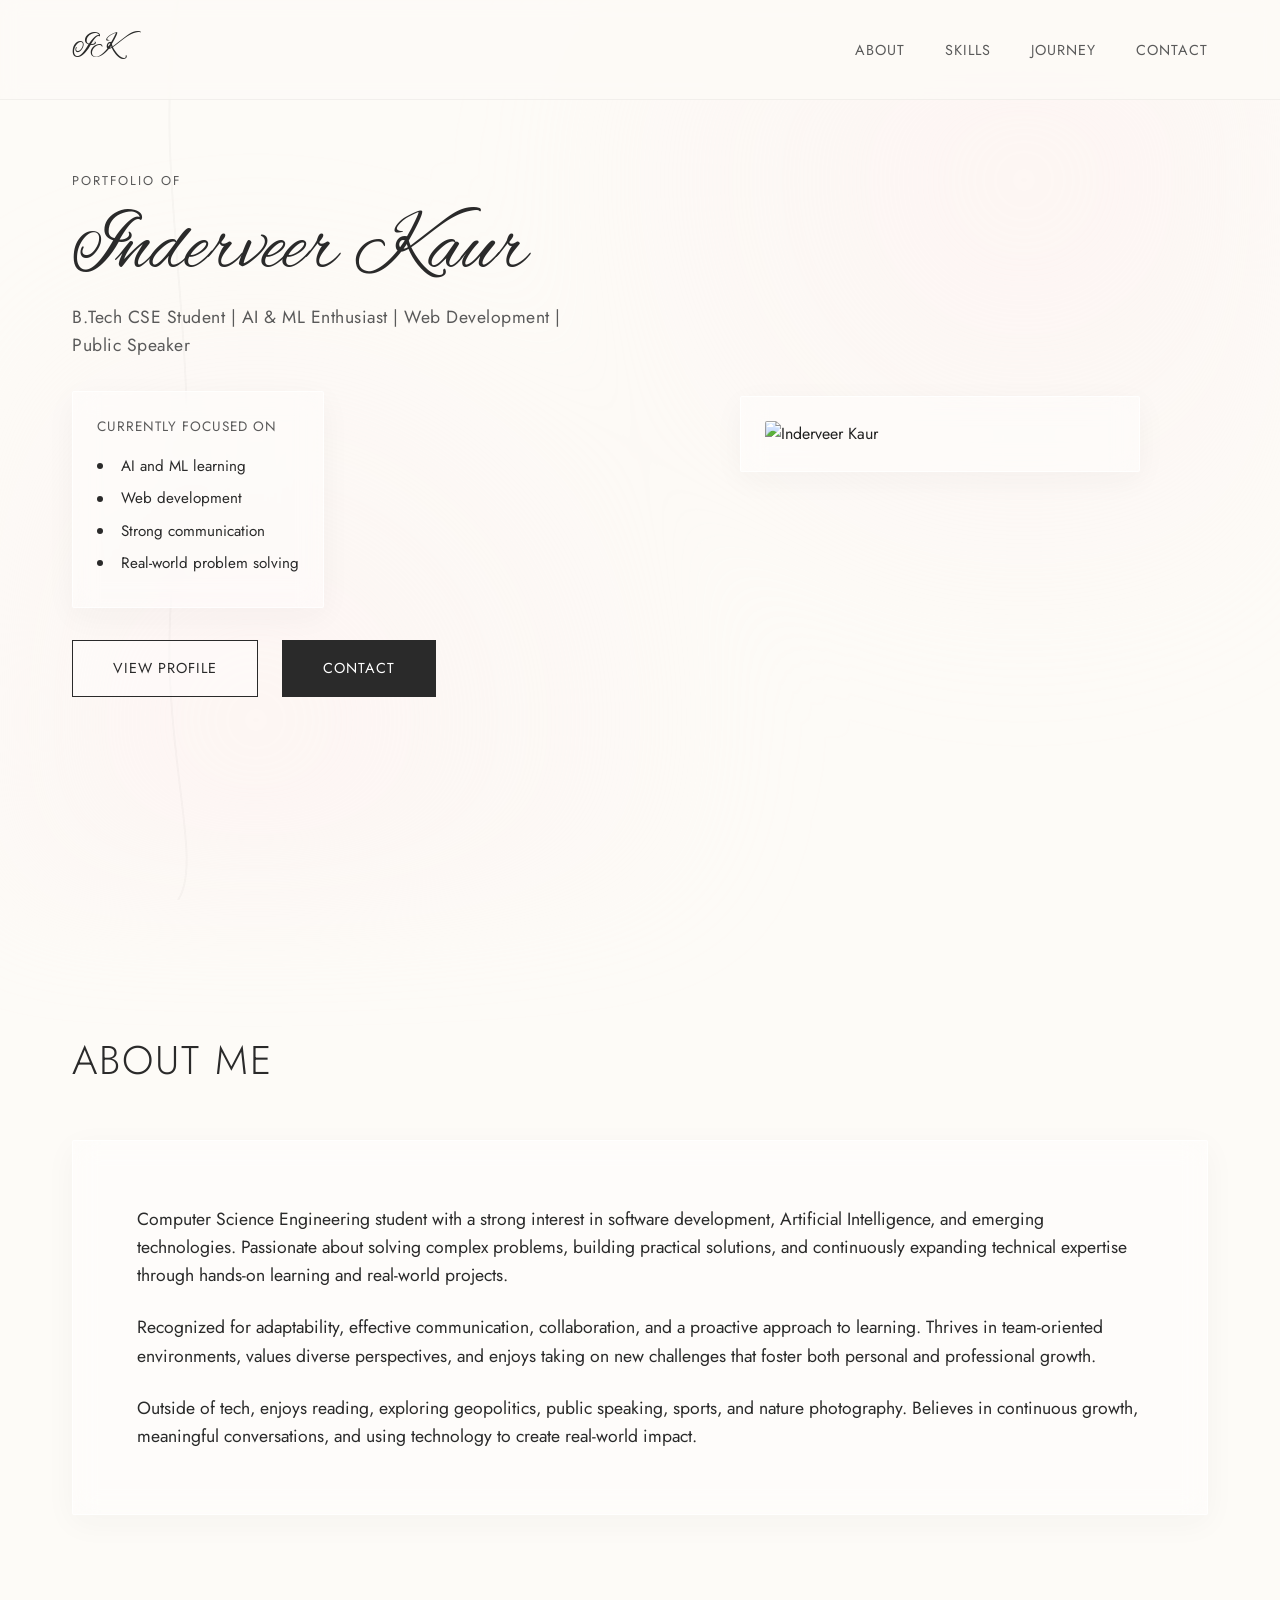
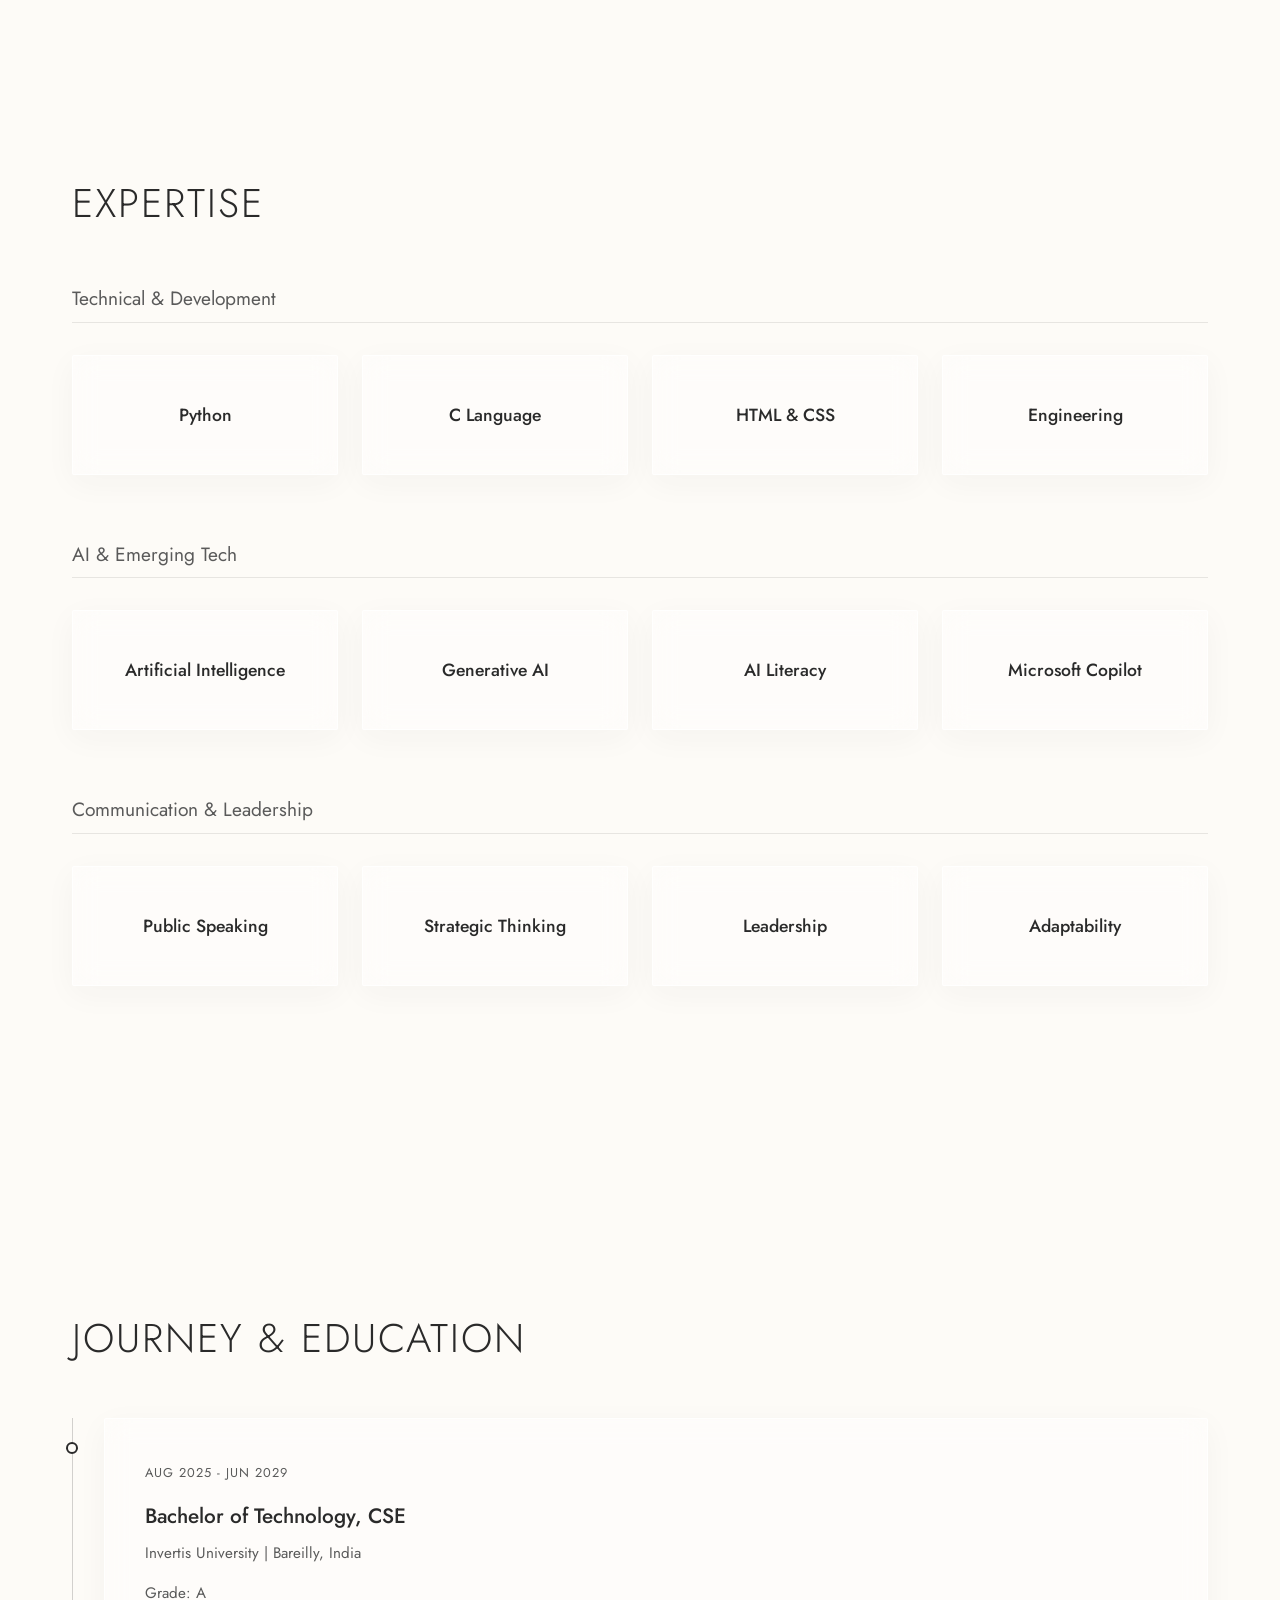
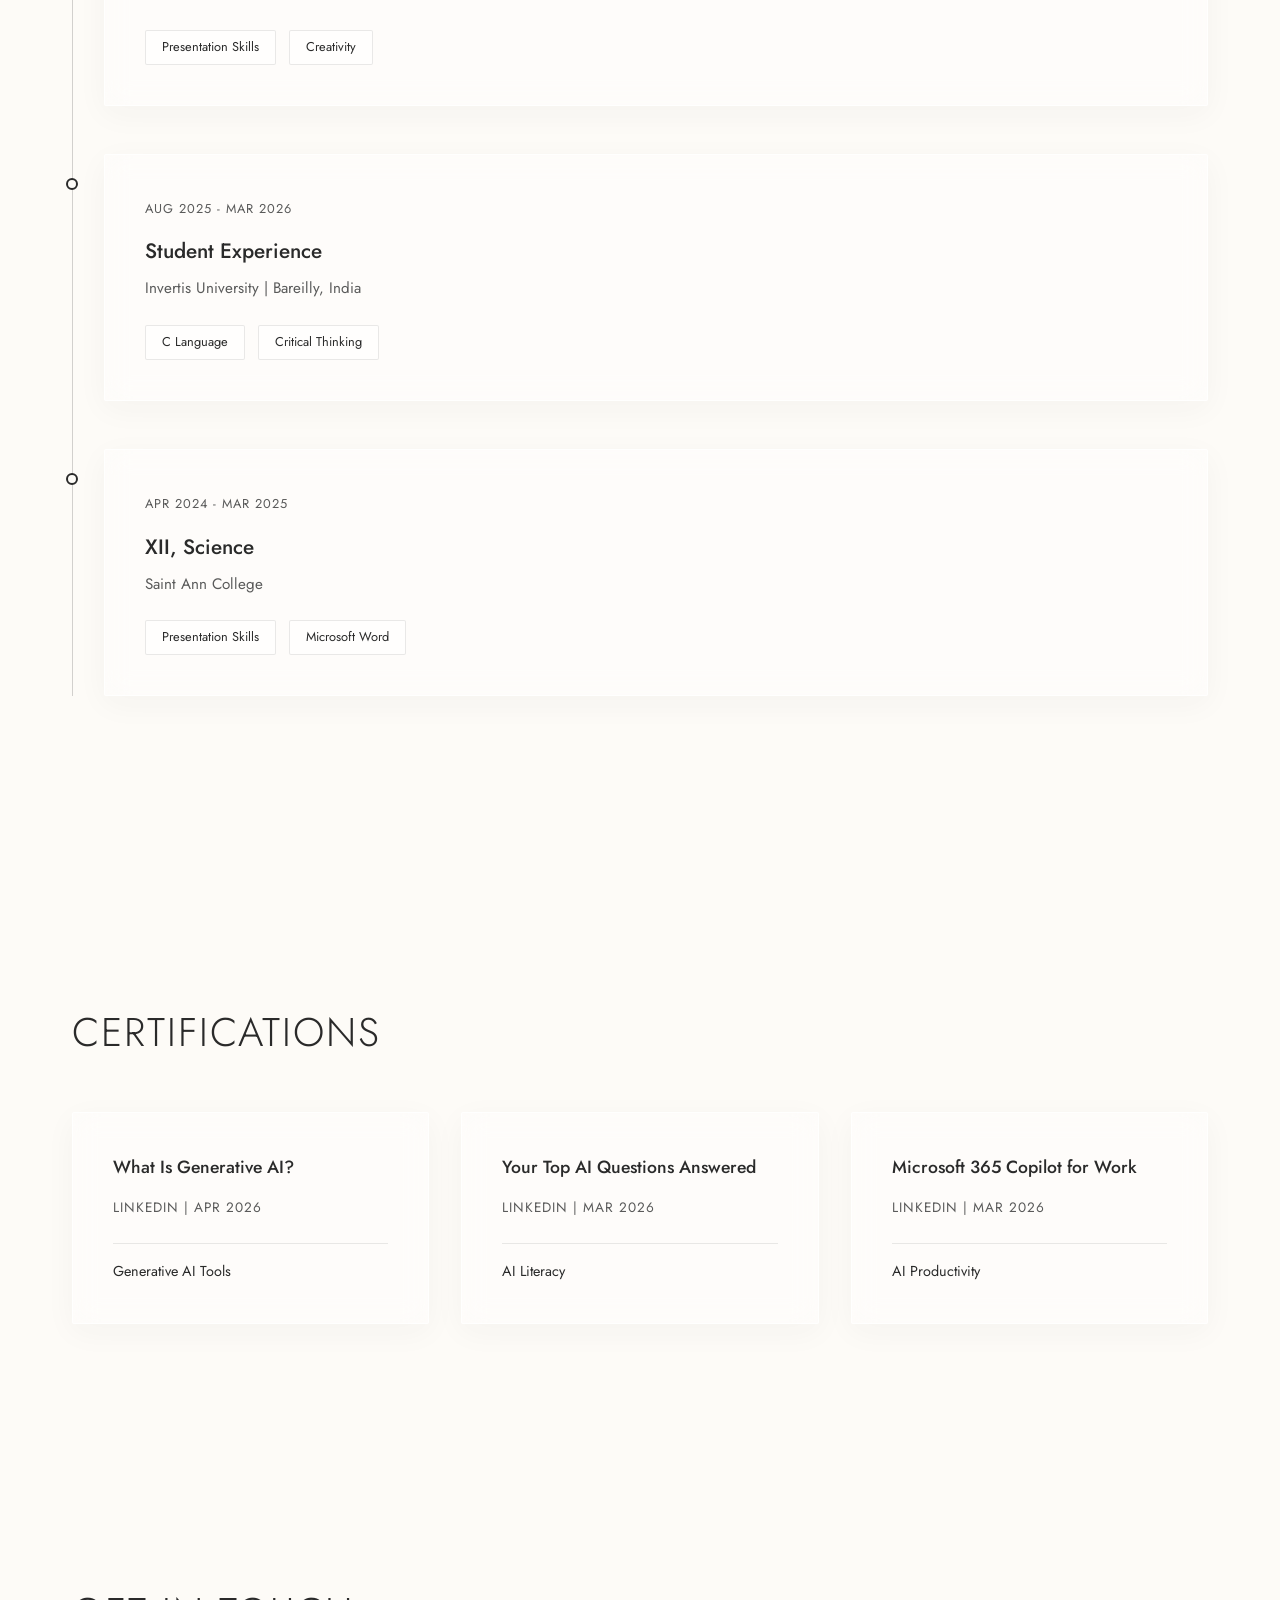
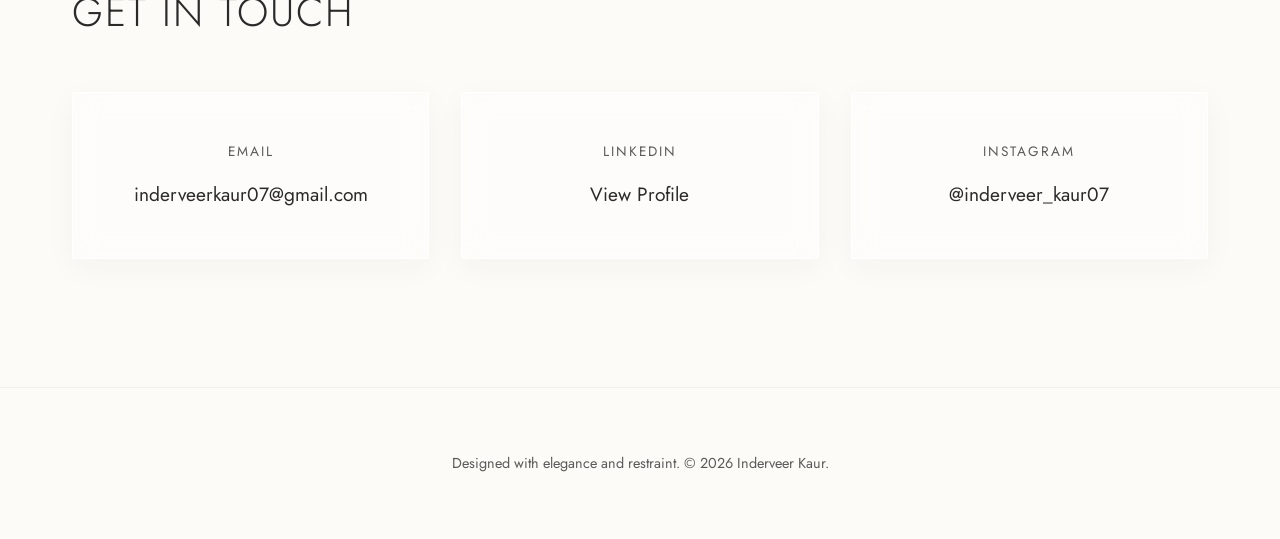
==== html.html @ 5a329612 "first" ====
<!DOCTYPE html>
<html lang="en">
<head>
    <meta charset="UTF-8">
    <meta name="viewport" content="width=device-width, initial-scale=1.0">
    <title>Inderveer Kaur | Portfolio</title>
    <link rel="preconnect" href="https://fonts.googleapis.com">
    <link rel="preconnect" href="https://fonts.gstatic.com" crossorigin>
    <link href="https://fonts.googleapis.com/css2?family=Alex+Brush&family=Jost:wght@300;400;500;600&display=swap" rel="stylesheet">
    <link rel="stylesheet" href="styles.css">
</head>
<body>
    <div class="progress-bar" id="progress-bar"></div>

    <svg class="scroll-spine" viewBox="0 0 100 1000" preserveAspectRatio="none">
        <path d="M50,0 C20,200 80,400 50,600 C20,800 80,950 50,1000" fill="none" stroke="rgba(44, 44, 44, 0.05)" stroke-width="2"/>
        <path id="spine-progress" d="M50,0 C20,200 80,400 50,600 C20,800 80,950 50,1000" fill="none" stroke="rgba(44, 44, 44, 0.3)" stroke-width="2"/>
    </svg>

    <div class="particles">
        <div class="particle p1"></div>
        <div class="particle p2"></div>
        <div class="particle p3"></div>
    </div>

    <nav class="navbar">
        <div class="nav-content">
            <a href="#hero" class="nav-logo">IK</a>
            <ul class="nav-links">
                <li><a href="#about">About</a></li>
                <li><a href="#skills">Skills</a></li>
                <li><a href="#journey">Journey</a></li>
                <li><a href="#contact">Contact</a></li>
            </ul>
        </div>
    </nav>

    <main class="container">
        <section id="hero" class="hero-section">
            <div class="hero-content reveal">
                <p class="intro-line">Portfolio of</p>
                <h1 class="cursive-name">Inderveer Kaur</h1>
                <h2 class="headline">B.Tech CSE Student | AI & ML Enthusiast | Web Development | Public Speaker</h2>
                <div class="focus-panel glass-panel">
                    <p class="focus-title">Currently focused on</p>
                    <ul class="focus-list">
                        <li>AI and ML learning</li>
                        <li>Web development</li>
                        <li>Strong communication</li>
                        <li>Real-world problem solving</li>
                    </ul>
                </div>
                <div class="cta-group">
                    <a href="#about" class="btn glass-btn">View Profile</a>
                    <a href="#contact" class="btn glass-btn solid">Contact</a>
                </div>
            </div>
            <div class="hero-image-container reveal">
                <div class="hero-image-frame glass-panel">
                    <img src="owner.jpeg" alt="Inderveer Kaur" class="profile-img">
                </div>
            </div>
        </section>

        <section id="about" class="about-section">
            <h3 class="section-title reveal">About Me</h3>
            <div class="about-content glass-panel reveal">
                <p>Computer Science Engineering student with a strong interest in software development, Artificial Intelligence, and emerging technologies. Passionate about solving complex problems, building practical solutions, and continuously expanding technical expertise through hands-on learning and real-world projects.</p>
                <p>Recognized for adaptability, effective communication, collaboration, and a proactive approach to learning. Thrives in team-oriented environments, values diverse perspectives, and enjoys taking on new challenges that foster both personal and professional growth.</p>
                <p>Outside of tech, enjoys reading, exploring geopolitics, public speaking, sports, and nature photography. Believes in continuous growth, meaningful conversations, and using technology to create real-world impact.</p>
            </div>
        </section>

        <section id="skills" class="skills-section">
            <h3 class="section-title reveal">Expertise</h3>
            
            <div class="skill-category reveal">
                <h4 class="category-title">Technical & Development</h4>
                <div class="skills-grid">
                    <div class="skill-card glass-panel"><div class="skill-inner"><div class="skill-front">Python</div><div class="skill-back">Used for problem solving and logical algorithms</div></div></div>
                    <div class="skill-card glass-panel"><div class="skill-inner"><div class="skill-front">C Language</div><div class="skill-back">Core programming and low-level logic foundation</div></div></div>
                    <div class="skill-card glass-panel"><div class="skill-inner"><div class="skill-front">HTML & CSS</div><div class="skill-back">Crafting responsive and structured web layouts</div></div></div>
                    <div class="skill-card glass-panel"><div class="skill-inner"><div class="skill-front">Engineering</div><div class="skill-back">Applying principles to software architecture</div></div></div>
                </div>
            </div>

            <div class="skill-category reveal">
                <h4 class="category-title">AI & Emerging Tech</h4>
                <div class="skills-grid">
                    <div class="skill-card glass-panel"><div class="skill-inner"><div class="skill-front">Artificial Intelligence</div><div class="skill-back">Understanding intelligent systems and automation</div></div></div>
                    <div class="skill-card glass-panel"><div class="skill-inner"><div class="skill-front">Generative AI</div><div class="skill-back">Leveraging modern models for creative outputs</div></div></div>
                    <div class="skill-card glass-panel"><div class="skill-inner"><div class="skill-front">AI Literacy</div><div class="skill-back">Understanding modern AI tools and workflows</div></div></div>
                    <div class="skill-card glass-panel"><div class="skill-inner"><div class="skill-front">Microsoft Copilot</div><div class="skill-back">Enhancing business productivity with AI integration</div></div></div>
                </div>
            </div>

            <div class="skill-category reveal">
                <h4 class="category-title">Communication & Leadership</h4>
                <div class="skills-grid">
                    <div class="skill-card glass-panel"><div class="skill-inner"><div class="skill-front">Public Speaking</div><div class="skill-back">Confidently communicates ideas in front of others</div></div></div>
                    <div class="skill-card glass-panel"><div class="skill-inner"><div class="skill-front">Strategic Thinking</div><div class="skill-back">Planning long-term solutions and project roadmaps</div></div></div>
                    <div class="skill-card glass-panel"><div class="skill-inner"><div class="skill-front">Leadership</div><div class="skill-back">Guiding teams toward shared technical goals</div></div></div>
                    <div class="skill-card glass-panel"><div class="skill-inner"><div class="skill-front">Adaptability</div><div class="skill-back">Quickly adjusting to new technologies and environments</div></div></div>
                </div>
            </div>
        </section>

        <section id="journey" class="journey-section">
            <h3 class="section-title reveal">Journey & Education</h3>
            <div class="timeline">
                <div class="timeline-item reveal">
                    <div class="timeline-dot"></div>
                    <div class="timeline-content glass-panel">
                        <span class="date-badge">Aug 2025 - Jun 2029</span>
                        <h4>Bachelor of Technology, CSE</h4>
                        <p class="location">Invertis University | Bareilly, India</p>
                        <p class="grade">Grade: A</p>
                        <div class="chip-container">
                            <span class="chip">Presentation Skills</span>
                            <span class="chip">Creativity</span>
                        </div>
                    </div>
                </div>
                
                <div class="timeline-item reveal">
                    <div class="timeline-dot"></div>
                    <div class="timeline-content glass-panel">
                        <span class="date-badge">Aug 2025 - Mar 2026</span>
                        <h4>Student Experience</h4>
                        <p class="location">Invertis University | Bareilly, India</p>
                        <div class="chip-container">
                            <span class="chip">C Language</span>
                            <span class="chip">Critical Thinking</span>
                        </div>
                    </div>
                </div>

                <div class="timeline-item reveal">
                    <div class="timeline-dot"></div>
                    <div class="timeline-content glass-panel">
                        <span class="date-badge">Apr 2024 - Mar 2025</span>
                        <h4>XII, Science</h4>
                        <p class="location">Saint Ann College</p>
                        <div class="chip-container">
                            <span class="chip">Presentation Skills</span>
                            <span class="chip">Microsoft Word</span>
                        </div>
                    </div>
                </div>
            </div>
        </section>

        <section id="certifications" class="cert-section">
            <h3 class="section-title reveal">Certifications</h3>
            <div class="cert-grid">
                <div class="cert-card glass-panel reveal">
                    <h4>What Is Generative AI?</h4>
                    <p class="issuer">LinkedIn | Apr 2026</p>
                    <p class="cert-skills">Generative AI Tools</p>
                </div>
                <div class="cert-card glass-panel reveal">
                    <h4>Your Top AI Questions Answered</h4>
                    <p class="issuer">LinkedIn | Mar 2026</p>
                    <p class="cert-skills">AI Literacy</p>
                </div>
                <div class="cert-card glass-panel reveal">
                    <h4>Microsoft 365 Copilot for Work</h4>
                    <p class="issuer">LinkedIn | Mar 2026</p>
                    <p class="cert-skills">AI Productivity</p>
                </div>
            </div>
        </section>

        <section id="contact" class="contact-section">
            <h3 class="section-title reveal">Get In Touch</h3>
            <div class="contact-grid reveal">
                <a href="mailto:inderveerkaur07@gmail.com" class="contact-card glass-panel">
                    <span class="contact-label">Email</span>
                    <span class="contact-value">inderveerkaur07@gmail.com</span>
                </a>
                <a href="https://linkedin.com/in/inderveer-kaur-52bb7337b" target="_blank" class="contact-card glass-panel">
                    <span class="contact-label">LinkedIn</span>
                    <span class="contact-value">View Profile</span>
                </a>
                <a href="https://www.instagram.com/inderveer_kaur07/" target="_blank" class="contact-card glass-panel">
                    <span class="contact-label">Instagram</span>
                    <span class="contact-value">@inderveer_kaur07</span>
                </a>
            </div>
        </section>
    </main>

    <footer class="footer">
        <p>Designed with elegance and restraint. &copy; 2026 Inderveer Kaur.</p>
    </footer>

    <script src="script.js"></script>
</body>
</html>
---- styles.css ----
:root {
    --bg-main: #FDFBF7; /* Warm off-white */
    --bg-accent: #FDEFEF; /* Soft blush pink */
    --text-main: #2A2A2A; /* Deep charcoal */
    --text-light: #5A5A5A;
    --white: #FFFFFF;
    --glass-bg: rgba(255, 255, 255, 0.4);
    --glass-border: rgba(255, 255, 255, 0.8);
    --glass-shadow: 0 8px 32px rgba(42, 42, 42, 0.04);
}

* {
    margin: 0;
    padding: 0;
    box-sizing: border-box;
    scroll-behavior: smooth;
}

body {
    font-family: 'Jost', sans-serif;
    background-color: var(--bg-main);
    color: var(--text-main);
    line-height: 1.6;
    overflow-x: hidden;
    position: relative;
}

/* Background Elements */
.scroll-spine {
    position: fixed;
    top: 0;
    left: 10%;
    width: 100px;
    height: 100vh;
    z-index: -1;
    opacity: 0.6;
}

.particles {
    position: fixed;
    top: 0;
    left: 0;
    width: 100%;
    height: 100%;
    z-index: -2;
    pointer-events: none;
    background: radial-gradient(circle at 80% 20%, var(--bg-accent) 0%, transparent 40%),
                radial-gradient(circle at 20% 80%, var(--bg-accent) 0%, transparent 40%);
    filter: blur(60px);
    opacity: 0.5;
}

/* Progress Bar */
.progress-bar {
    position: fixed;
    top: 0;
    left: 0;
    height: 3px;
    background: var(--text-main);
    width: 0%;
    z-index: 1000;
    transition: width 0.1s ease-out;
}

/* Typography */
.cursive-name {
    font-family: 'Alex Brush', cursive;
    font-size: 5rem;
    font-weight: 400;
    color: var(--text-main);
    margin-bottom: 0.5rem;
    line-height: 1.1;
}

.headline {
    font-size: 1.1rem;
    font-weight: 400;
    color: var(--text-light);
    margin-bottom: 2rem;
    letter-spacing: 0.5px;
}

.section-title {
    font-size: 2.5rem;
    font-weight: 300;
    margin-bottom: 3rem;
    text-transform: uppercase;
    letter-spacing: 2px;
}

/* Glassmorphism System */
.glass-panel {
    background: var(--glass-bg);
    backdrop-filter: blur(12px);
    -webkit-backdrop-filter: blur(12px);
    border: 1px solid var(--glass-border);
    box-shadow: var(--glass-shadow);
    border-radius: 2px; /* Sharp edges */
    transition: all 0.4s ease;
}

.glass-panel:hover {
    box-shadow: 0 12px 40px rgba(42, 42, 42, 0.08);
    border-color: rgba(42, 42, 42, 0.1);
}

/* Layout */
.container {
    max-width: 1200px;
    margin: 0 auto;
    padding: 0 2rem;
}

section {
    padding: 8rem 0;
}

/* Navbar */
.navbar {
    position: fixed;
    top: 0;
    width: 100%;
    padding: 1.5rem 0;
    background: rgba(253, 251, 247, 0.8);
    backdrop-filter: blur(10px);
    z-index: 100;
    border-bottom: 1px solid rgba(42, 42, 42, 0.05);
}

.nav-content {
    max-width: 1200px;
    margin: 0 auto;
    padding: 0 2rem;
    display: flex;
    justify-content: space-between;
    align-items: center;
}

.nav-logo {
    font-family: 'Alex Brush', cursive;
    font-size: 2rem;
    text-decoration: none;
    color: var(--text-main);
}

.nav-links {
    list-style: none;
    display: flex;
    gap: 2.5rem;
}

.nav-links a {
    text-decoration: none;
    color: var(--text-light);
    font-size: 0.9rem;
    text-transform: uppercase;
    letter-spacing: 1px;
    transition: color 0.3s ease;
}

.nav-links a:hover {
    color: var(--text-main);
}

/* Hero Section */
.hero-section {
    display: grid;
    grid-template-columns: 1fr 1fr;
    gap: 4rem;
    align-items: center;
    min-height: 100vh;
    padding-top: 6rem;
}

.intro-line {
    text-transform: uppercase;
    letter-spacing: 2px;
    font-size: 0.8rem;
    color: var(--text-light);
    margin-bottom: 1rem;
}

.focus-panel {
    padding: 1.5rem;
    margin-bottom: 2rem;
    display: inline-block;
}

.focus-title {
    font-size: 0.85rem;
    text-transform: uppercase;
    letter-spacing: 1px;
    color: var(--text-light);
    margin-bottom: 1rem;
}

.focus-list {
    list-style: none;
}

.focus-list li {
    font-size: 0.95rem;
    margin-bottom: 0.5rem;
    padding-left: 1.5rem;
    position: relative;
}

.focus-list li::before {
    content: '';
    position: absolute;
    left: 0;
    top: 50%;
    transform: translateY(-50%);
    width: 6px;
    height: 6px;
    background: var(--text-main);
    border-radius: 50%;
}

.cta-group {
    display: flex;
    gap: 1.5rem;
}

.btn {
    padding: 1rem 2.5rem;
    text-decoration: none;
    color: var(--text-main);
    font-size: 0.9rem;
    text-transform: uppercase;
    letter-spacing: 1px;
    cursor: pointer;
}

.glass-btn {
    background: var(--glass-bg);
    border: 1px solid var(--text-main);
    transition: all 0.3s ease;
}

.glass-btn:hover {
    background: var(--text-main);
    color: var(--white);
}

.glass-btn.solid {
    background: var(--text-main);
    color: var(--white);
}

.glass-btn.solid:hover {
    background: transparent;
    color: var(--text-main);
}

/* Hero Image 3D Effect */
.hero-image-container {
    perspective: 1000px;
    display: flex;
    justify-content: center;
}

.hero-image-frame {
    padding: 1.5rem;
    transform-style: preserve-3d;
    transition: transform 0.1s ease-out;
    max-width: 400px;
    width: 100%;
}

.profile-img {
    width: 100%;
    height: auto;
    display: block;
    border-radius: 2px;
    filter: grayscale(10%) contrast(110%);
}

/* About Section */
.about-content {
    padding: 4rem;
}

.about-content p {
    margin-bottom: 1.5rem;
    font-size: 1.1rem;
}

.about-content p:last-child {
    margin-bottom: 0;
}

/* Skills Section */
.skill-category {
    margin-bottom: 4rem;
}

.category-title {
    font-weight: 400;
    margin-bottom: 2rem;
    font-size: 1.2rem;
    color: var(--text-light);
    border-bottom: 1px solid rgba(42, 42, 42, 0.1);
    padding-bottom: 0.5rem;
}

.skills-grid {
    display: grid;
    grid-template-columns: repeat(auto-fill, minmax(250px, 1fr));
    gap: 1.5rem;
}

.skill-card {
    height: 120px;
    perspective: 1000px;
    cursor: pointer;
}

.skill-inner {
    position: relative;
    width: 100%;
    height: 100%;
    transition: transform 0.8s cubic-bezier(0.4, 0, 0.2, 1);
    transform-style: preserve-3d;
}

.skill-card:hover .skill-inner {
    transform: rotateY(180deg);
}

.skill-front, .skill-back {
    position: absolute;
    width: 100%;
    height: 100%;
    -webkit-backface-visibility: hidden;
    backface-visibility: hidden;
    display: flex;
    align-items: center;
    justify-content: center;
    padding: 1.5rem;
    text-align: center;
}

.skill-front {
    font-weight: 500;
    font-size: 1.1rem;
}

.skill-back {
    transform: rotateY(180deg);
    font-size: 0.9rem;
    color: var(--text-light);
    background: rgba(255, 255, 255, 0.8);
}

/* Journey Timeline */
.timeline {
    position: relative;
    padding-left: 2rem;
}

.timeline::before {
    content: '';
    position: absolute;
    left: 0;
    top: 0;
    height: 100%;
    width: 1px;
    background: rgba(42, 42, 42, 0.2);
}

.timeline-item {
    position: relative;
    margin-bottom: 3rem;
}

.timeline-dot {
    position: absolute;
    left: -2.35rem;
    top: 1.5rem;
    width: 12px;
    height: 12px;
    background: var(--bg-main);
    border: 2px solid var(--text-main);
    border-radius: 50%;
}

.timeline-content {
    padding: 2.5rem;
}

.date-badge {
    display: inline-block;
    font-size: 0.8rem;
    text-transform: uppercase;
    letter-spacing: 1px;
    color: var(--text-light);
    margin-bottom: 1rem;
}

.timeline-content h4 {
    font-size: 1.3rem;
    font-weight: 500;
    margin-bottom: 0.5rem;
}

.location, .grade {
    font-size: 0.95rem;
    color: var(--text-light);
    margin-bottom: 1rem;
}

.chip-container {
    display: flex;
    gap: 0.8rem;
    flex-wrap: wrap;
    margin-top: 1.5rem;
}

.chip {
    font-size: 0.8rem;
    padding: 0.4rem 1rem;
    border: 1px solid rgba(42, 42, 42, 0.1);
    background: rgba(255, 255, 255, 0.5);
    border-radius: 2px;
}

/* Certifications */
.cert-grid {
    display: grid;
    grid-template-columns: repeat(auto-fit, minmax(300px, 1fr));
    gap: 2rem;
}

.cert-card {
    padding: 2.5rem;
}

.cert-card h4 {
    font-size: 1.1rem;
    font-weight: 500;
    margin-bottom: 1rem;
}

.issuer {
    font-size: 0.85rem;
    color: var(--text-light);
    margin-bottom: 1.5rem;
    text-transform: uppercase;
    letter-spacing: 1px;
}

.cert-skills {
    font-size: 0.9rem;
    color: var(--text-main);
    border-top: 1px solid rgba(42, 42, 42, 0.1);
    padding-top: 1rem;
}

/* Contact Section */
.contact-grid {
    display: grid;
    grid-template-columns: repeat(auto-fit, minmax(300px, 1fr));
    gap: 2rem;
}

.contact-card {
    padding: 3rem 2rem;
    text-decoration: none;
    color: var(--text-main);
    display: flex;
    flex-direction: column;
    align-items: center;
    text-align: center;
}

.contact-label {
    font-size: 0.85rem;
    text-transform: uppercase;
    letter-spacing: 2px;
    color: var(--text-light);
    margin-bottom: 1rem;
}

.contact-value {
    font-size: 1.2rem;
    font-weight: 400;
    position: relative;
}

.contact-value::after {
    content: '';
    position: absolute;
    width: 0;
    height: 1px;
    bottom: -4px;
    left: 0;
    background-color: var(--text-main);
    transition: width 0.3s ease;
}

.contact-card:hover .contact-value::after {
    width: 100%;
}

/* Footer */
.footer {
    text-align: center;
    padding: 4rem 2rem;
    border-top: 1px solid rgba(42, 42, 42, 0.05);
    color: var(--text-light);
    font-size: 0.9rem;
}

/* Animations & Interactivity */
.reveal {
    opacity: 0;
    transform: translateY(30px);
    transition: all 0.8s cubic-bezier(0.5, 0, 0, 1);
}

.reveal.active {
    opacity: 1;
    transform: translateY(0);
}

/* Responsive Design */
@media (max-width: 900px) {
    .hero-section {
        grid-template-columns: 1fr;
        text-align: center;
        padding-top: 8rem;
    }
    
    .cursive-name {
        font-size: 4rem;
    }

    .cta-group {
        justify-content: center;
    }

    .nav-links {
        display: none; /* Simplistic approach for mobile nav to maintain elegance */
    }

    .nav-content {
        justify-content: center;
    }

    .about-content {
        padding: 2.5rem;
    }

    .scroll-spine {
        display: none;
    }
}
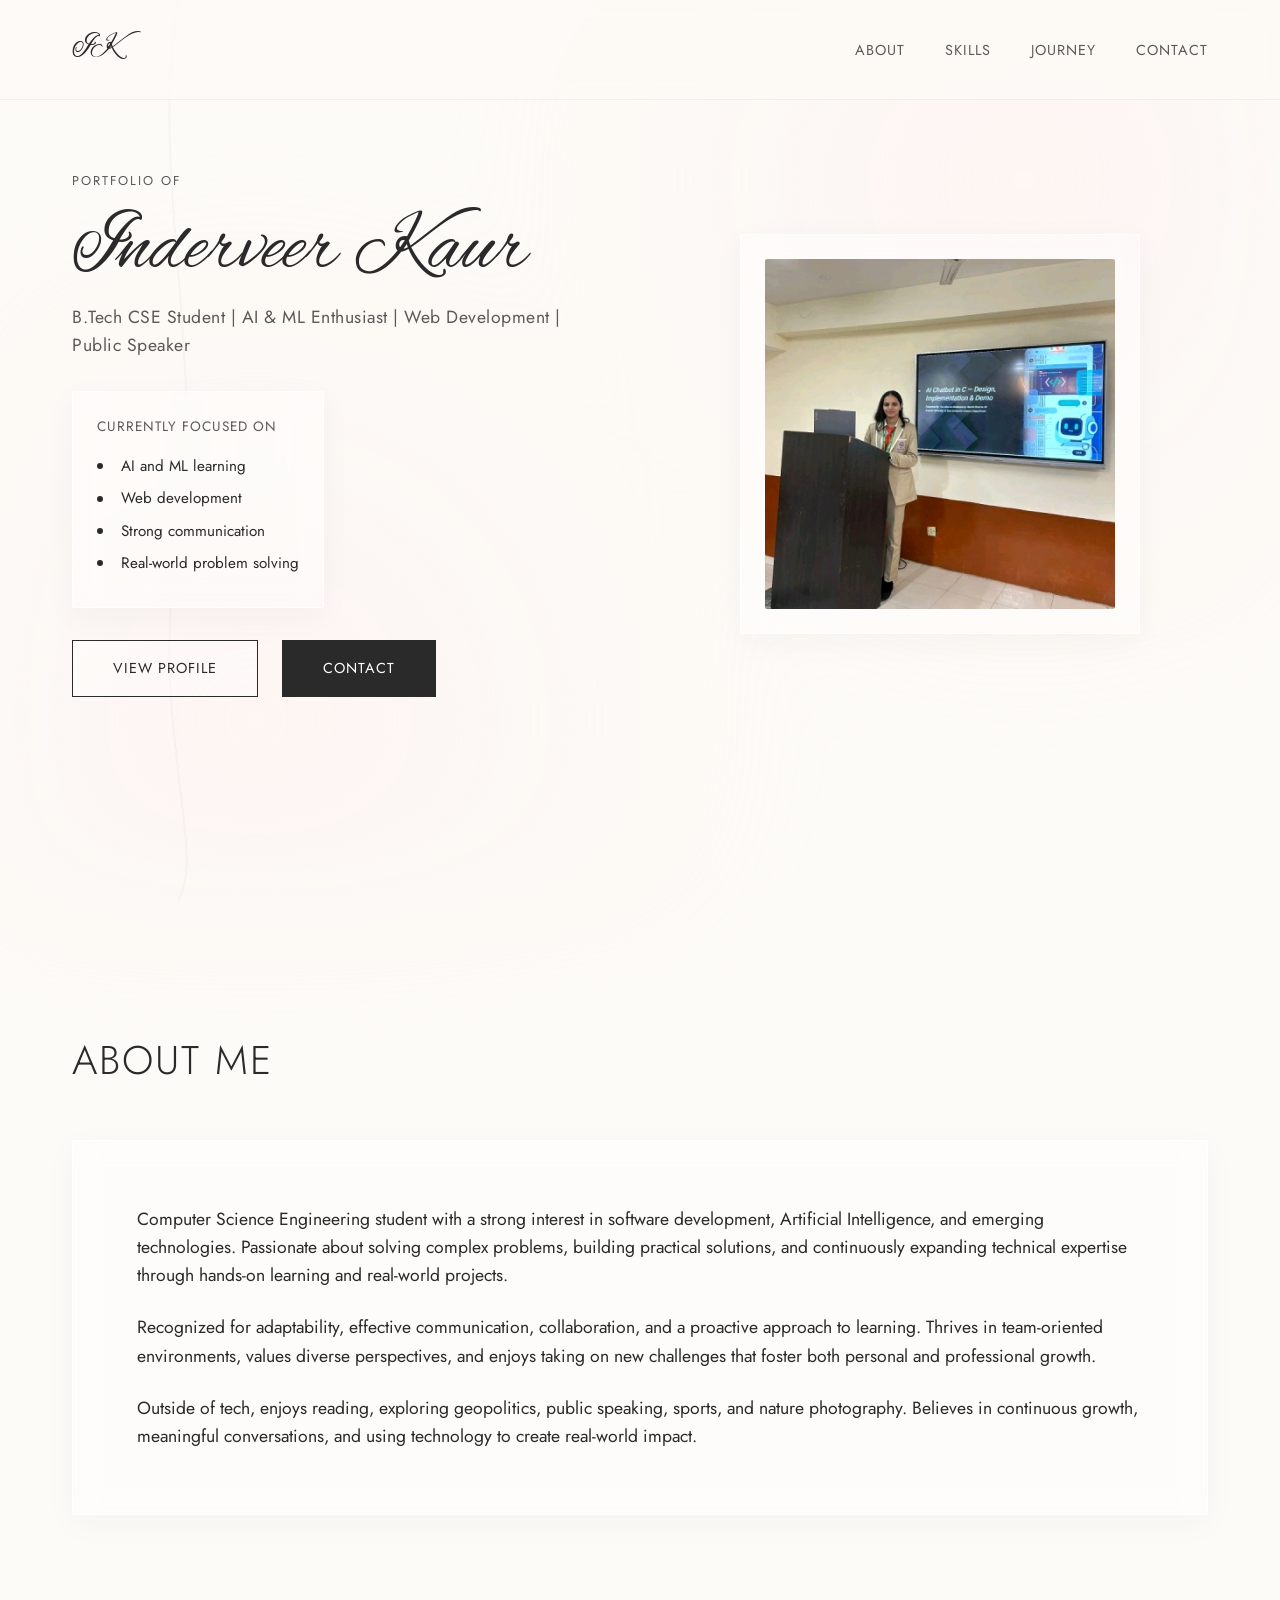
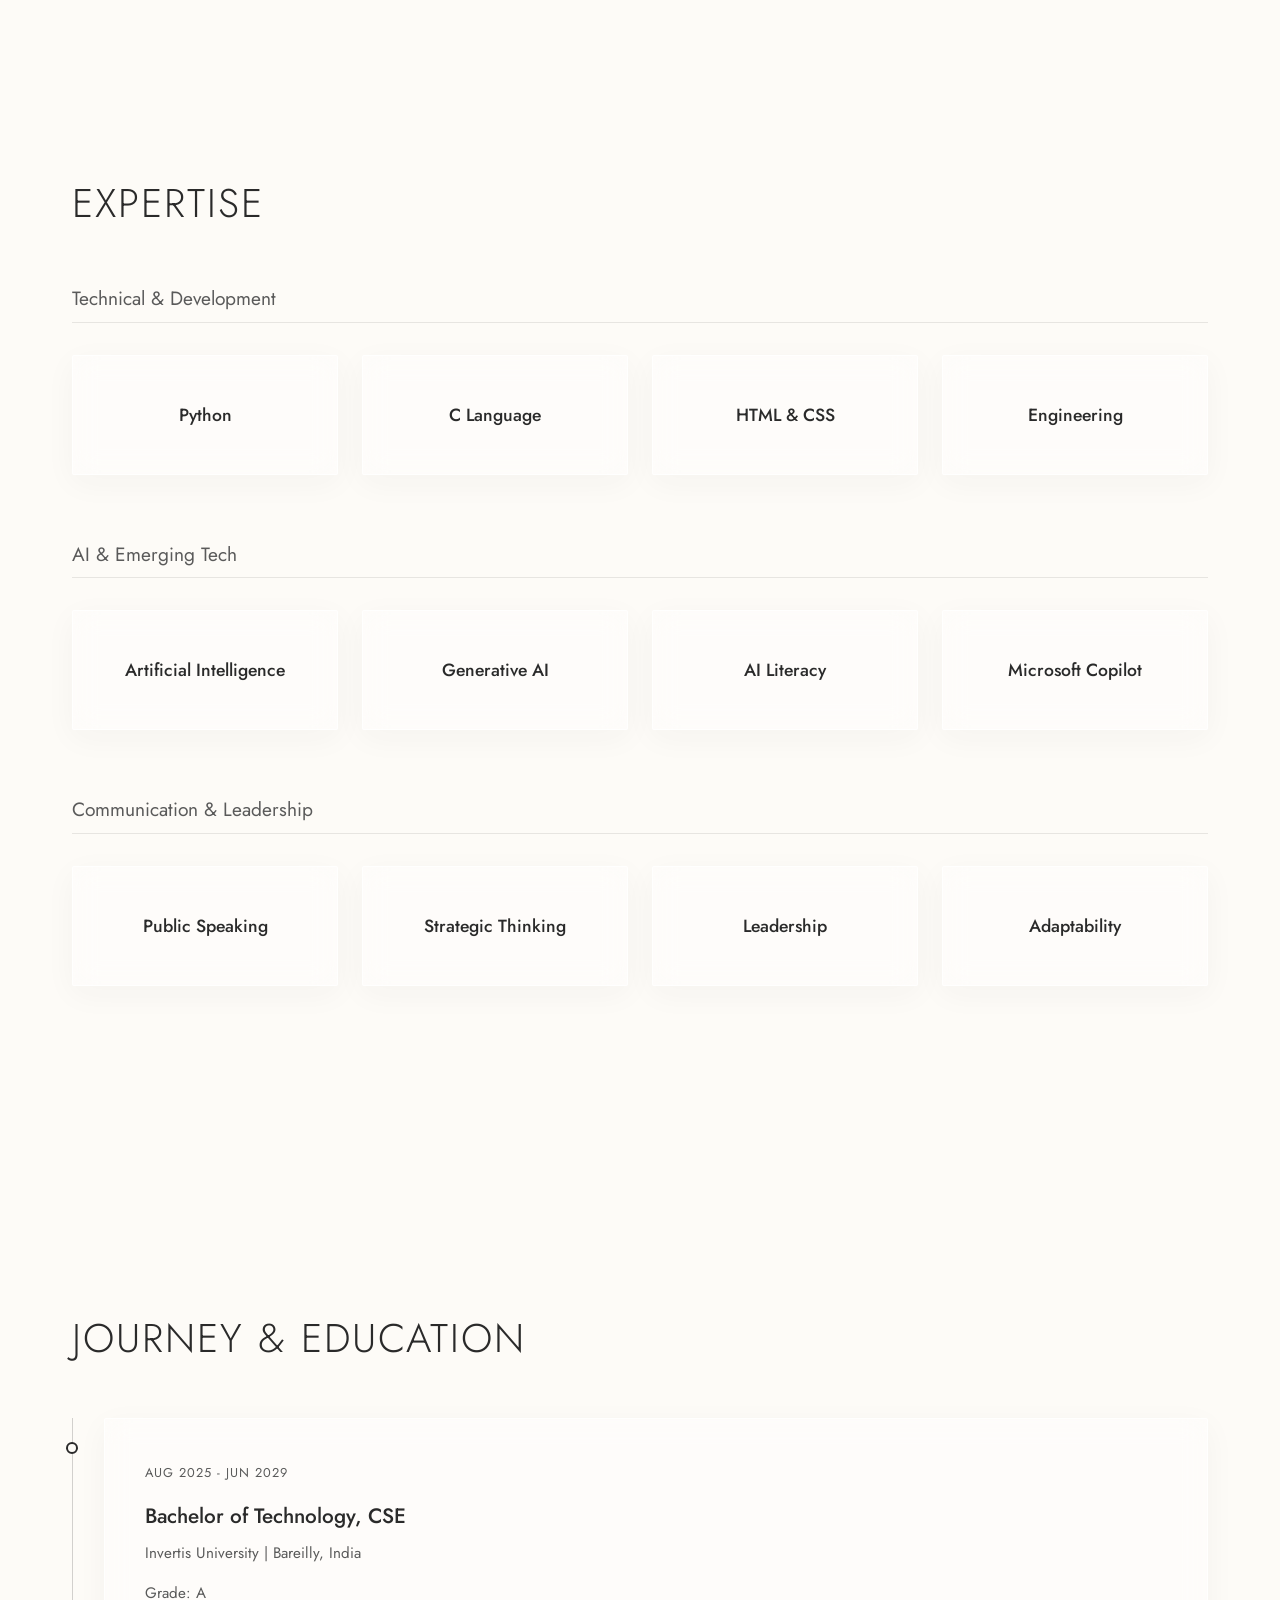
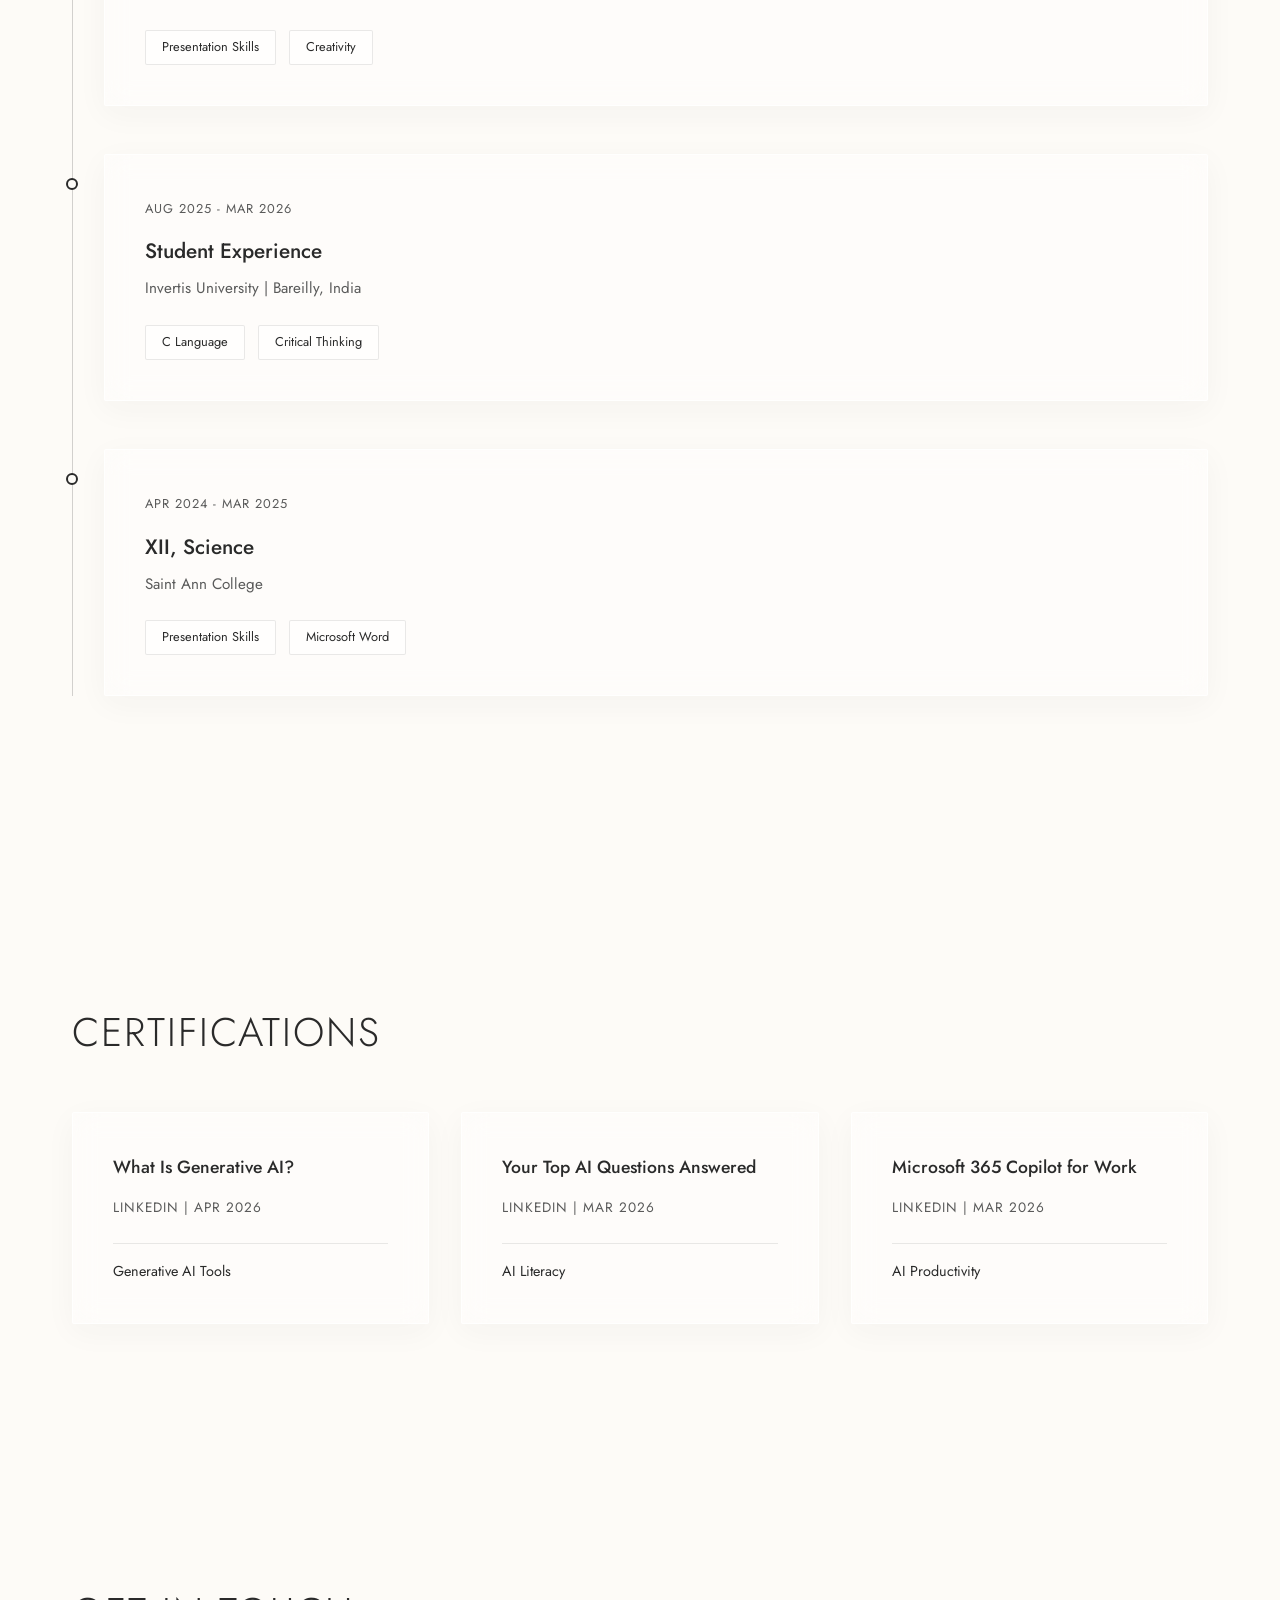
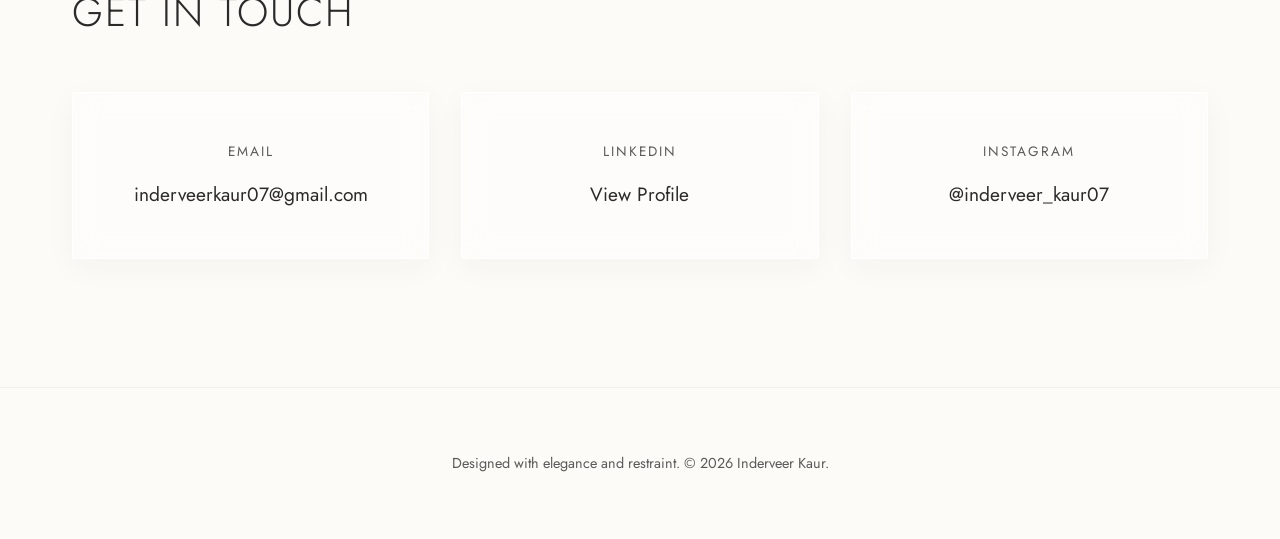
==== commit 6fc72dd2: "SEO" ====
--- a/html.html
+++ b/html.html
@@ -57,7 +57,7 @@
             </div>
             <div class="hero-image-container reveal">
                 <div class="hero-image-frame glass-panel">
-                    <img src="owner.jpeg" alt="Inderveer Kaur" class="profile-img">
+                    <img src="owner.jpg" alt="Inderveer Kaur" class="profile-img">
                 </div>
             </div>
         </section>
